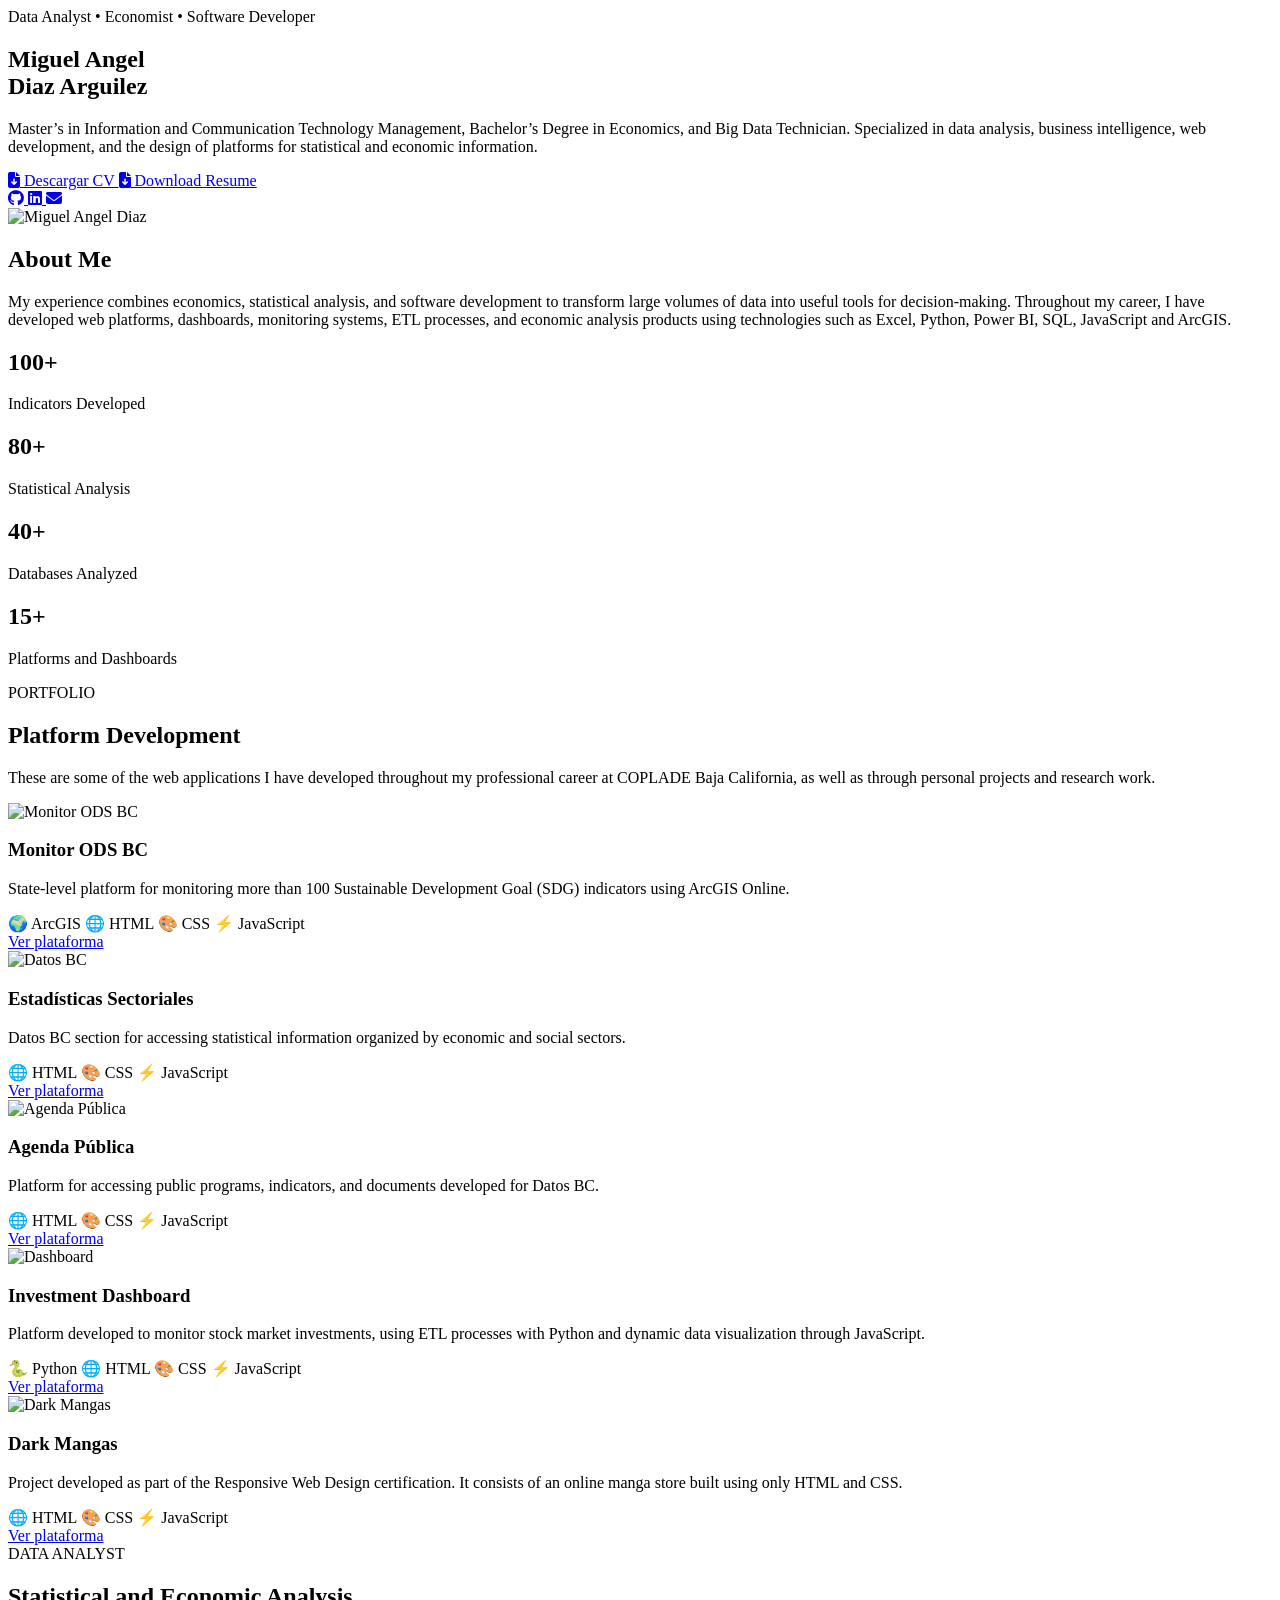
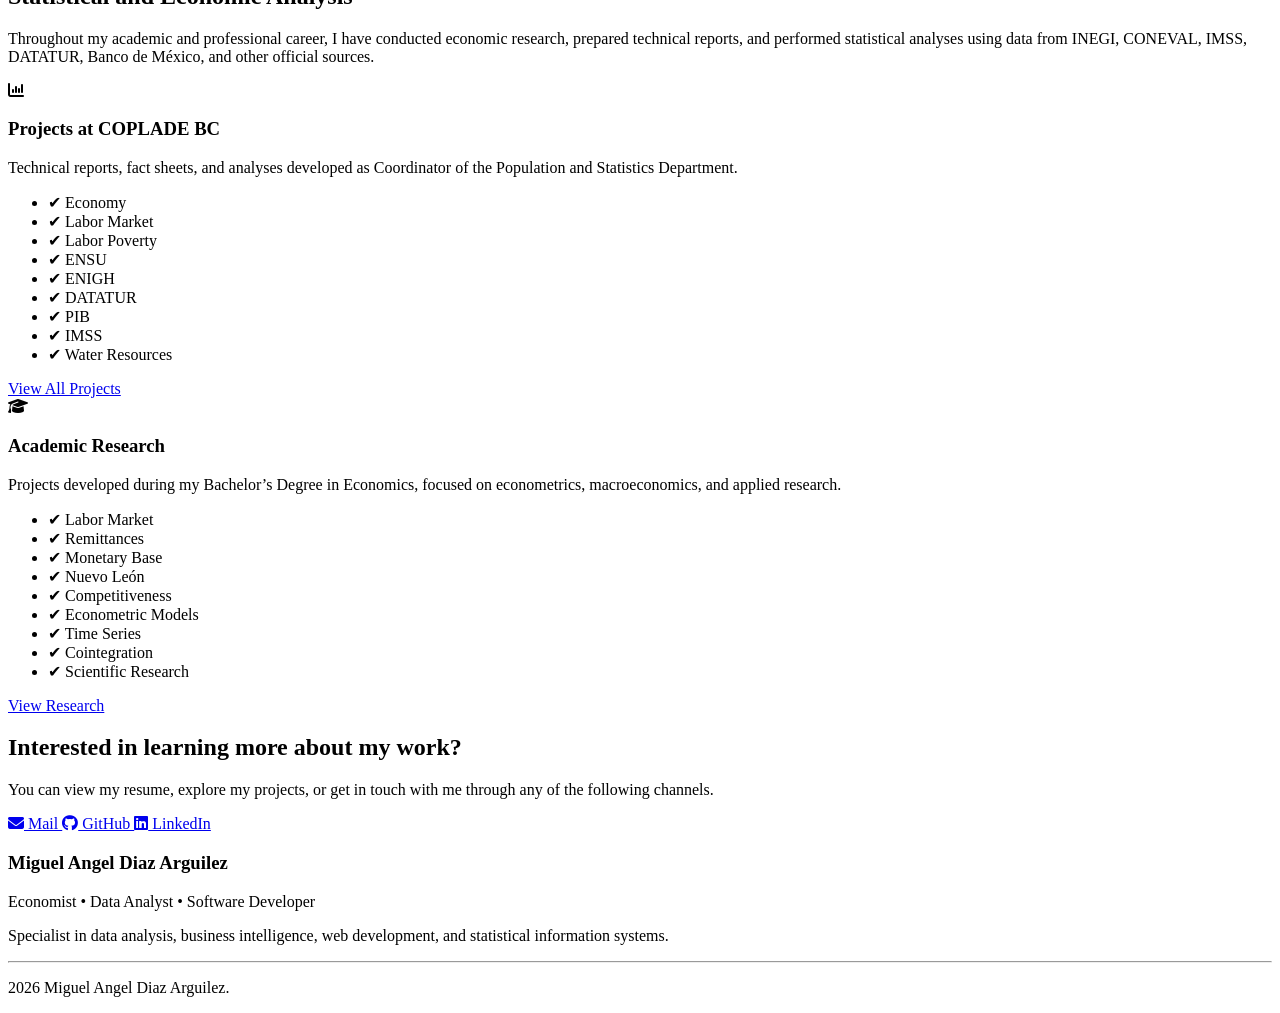
==== index.html @ 90a71ef4 "Add files via upload" ====
<!DOCTYPE html>
<html lang="es">

<head>
    <meta charset="UTF-8">
    <meta name="viewport" content="width=device-width, initial-scale=1.0">

    <title>Miguel Angel Diaz Arguilez | Portafolio</title>

    <!-- Google Fonts -->
    <link href="https://fonts.googleapis.com/css2?family=Poppins:wght@300;400;500;600;700&display=swap"
        rel="stylesheet">

    <!-- Font Awesome -->
    <link rel="stylesheet"
        href="https://cdnjs.cloudflare.com/ajax/libs/font-awesome/6.7.2/css/all.min.css">

    <link rel="stylesheet" href="css/styles.css">
</head>

<body>

    <!--=============================
        HERO
    ==============================-->

    <section class="hero">

        <div class="hero-container">

            <!-- Texto -->

            <div class="hero-text">

                <span class="badge">
                    Data Analyst • Economist • Software Developer
                </span>

                <h1>
                    Miguel Angel <br>
                    <span>Diaz Arguilez</span>
                </h1>

                <p>

                    Master’s in Information and Communication Technology Management,
                    Bachelor’s Degree in Economics, and Big Data Technician.

                    Specialized in data analysis, business intelligence, web development, and the design of platforms for statistical and economic information.

                </p>

                <!-- Botones -->

                <div class="hero-buttons">

                    <a href="cv/CV_MADA_ESP.pdf" class="btn-secondary" target="_blank">

                        <i class="fa-solid fa-file-arrow-down"></i>

                        Descargar CV

                    </a>

                    <a href="cv/CV_MADA_ENG.pdf" class="btn-secondary" target="_blank">

                        <i class="fa-solid fa-file-arrow-down"></i>

                        Download Resume

                    </a>

                </div>

                <!-- Redes -->

                <div class="social">

                    <a href="https://github.com/mdiaz44" target="_blank">

                        <i class="fab fa-github"></i>

                    </a>

                    <a href="https://www.linkedin.com/in/miguel-arguilez/" target="_blank">

                        <i class="fab fa-linkedin"></i>

                    </a>

                    <a href="mailto:miguel.diaz.arguilez@gmail.com">

                        <i class="fa-solid fa-envelope"></i>

                    </a>

                </div>

            </div>

            <!-- Foto -->

            <div class="hero-image">

                <img src="img/perfil.png" alt="Miguel Angel Diaz">

            </div>

        </div>

    </section>

    <!--=============================
        RESUMEN
    ==============================-->

    <section class="about">

        <div class="container">

            <h2>About Me</h2>

            <p>

                My experience combines economics, statistical analysis, and software development to transform large volumes of data into useful tools for decision-making.

                Throughout my career, I have developed web platforms, dashboards, monitoring systems, ETL processes, and economic analysis products using technologies such as Excel, Python, Power BI, SQL, JavaScript and ArcGIS.

            </p>

        </div>

    </section>

    <!--=============================
        ESTADÍSTICAS
    ==============================-->

    <section class="stats">

        <div class="container">

            <div class="stat-card">

                <h2>100+</h2>

                <p>Indicators Developed</p>

            </div>

            <div class="stat-card">

                <h2>80+</h2>

                <p>Statistical Analysis</p>

            </div>

            <div class="stat-card">

                <h2>40+</h2>

                <p>Databases Analyzed</p>

            </div>

            <div class="stat-card">

                <h2>15+</h2>

                <p>Platforms and Dashboards</p>

            </div>

        </div>

    </section>

    <!--====================================================
        DESARROLLO DE PLATAFORMAS
=====================================================-->

<section class="projects" id="proyectos">

    <div class="container">

        <div class="section-title">

            <span>PORTFOLIO</span>

            <h2>Platform Development</h2>

            <p>
                These are some of the web applications I have developed throughout my professional career at COPLADE Baja California, as well as through personal projects and research work.
            </p>

        </div>

        <div class="project-grid">

            <!-- ======================= -->

            <div class="project-card">

                <img src="img/monitor2.png" alt="Monitor ODS BC">

                <div class="project-content">

                    <h3>Monitor ODS BC</h3>

                    <p>

                        State-level platform for monitoring more than 100 Sustainable Development Goal (SDG) indicators using ArcGIS Online.

                    </p>

                    <div class="tech">

                        <span>🌍 ArcGIS</span>

                        <span>🌐 HTML</span>

                        <span>🎨 CSS</span>

                        <span>⚡ JavaScript</span>

                    </div>

                    <a href="https://ods-coplade-copladebc.hub.arcgis.com/"
                        target="_blank"
                        class="project-btn">

                        Ver plataforma

                    </a>

                </div>

            </div>

            <!-- ======================= -->

            <div class="project-card">

                <img src="img/sectoriales.png" alt="Datos BC">

                <div class="project-content">

                    <h3>Estadísticas Sectoriales</h3>

                    <p>

                        Datos BC section for accessing statistical information organized by economic and social sectors.

                    </p>

                    <div class="tech">

                        <span>🌐 HTML</span>

                        <span>🎨 CSS</span>

                        <span>⚡ JavaScript</span>

                    </div>

                    <a href="https://www.ceieg.bajacalifornia.gob.mx/estadisticas-sectoriales/"
                        target="_blank"
                        class="project-btn">

                        Ver plataforma

                    </a>

                </div>

            </div>

            <!-- ======================= -->

            <div class="project-card">

                <img src="img/agenda.png" alt="Agenda Pública">

                <div class="project-content">

                    <h3>Agenda Pública</h3>

                    <p>

                        Platform for accessing public programs, indicators, and documents developed for Datos BC.

                    </p>

                    <div class="tech">

                        <span>🌐 HTML</span>

                        <span>🎨 CSS</span>

                        <span>⚡ JavaScript</span>

                    </div>

                    <a href="https://www.ceieg.bajacalifornia.gob.mx/agenda2-publica-de-baja-california/"
                        target="_blank"
                        class="project-btn">

                        Ver plataforma

                    </a>

                </div>

            </div>

            <!-- ======================= -->

                        <div class="project-card">

                <img src="img/inversiones2.png" alt="Dashboard">

                <div class="project-content">

                    <h3>Investment Dashboard</h3>

                    <p>

                        Platform developed to monitor stock market investments, using ETL processes with Python and dynamic data visualization through JavaScript.

                    </p>

                    <div class="tech">

                        <span>🐍 Python</span>

                        <span>🌐 HTML</span>

                        <span>🎨 CSS</span>

                        <span>⚡ JavaScript</span>

                    </div>

                    <a href="https://mdiaz44.github.io/monitor_acciones_miguel/"
                        target="_blank"
                        class="project-btn">

                        Ver plataforma

                    </a>

                </div>

            </div>

            <!-- ======================= -->

            <div class="project-card">

                <img src="img/mangas.png" alt="Dark Mangas">

                <div class="project-content">

                    <h3>Dark Mangas</h3>

                    <p>

                        Project developed as part of the Responsive Web Design certification. It consists of an online manga store built using only HTML and CSS.

                    </p>

                    <div class="tech">

                        <span>🌐 HTML</span>

                        <span>🎨 CSS</span>

                        <span>⚡ JavaScript</span>

                    </div>

                    <a href="https://mdiaz44.github.io/responsive-web-design/"
                        target="_blank"
                        class="project-btn">

                        Ver plataforma

                    </a>

                </div>

            </div>

        </div>

    </div>

</section>

<!--====================================================
            ANALISIS ESTADISTICO
=====================================================-->

<section class="analysis" id="analisis">

    <div class="container">

        <div class="section-title">

            <span>DATA ANALYST</span>

            <h2>Statistical and Economic Analysis</h2>

            <p>

                Throughout my academic and professional career, I have conducted economic research, prepared technical reports, and performed statistical analyses using data from INEGI, CONEVAL, IMSS, DATATUR, Banco de México, and other official sources.

            </p>

        </div>

        <div class="analysis-grid">

            <!-- ================================= -->

            <div class="analysis-card">

                <div class="analysis-icon">

                    <i class="fa-solid fa-chart-column"></i>

                </div>

                <h3>Projects at COPLADE BC</h3>

                <p>

                    Technical reports, fact sheets, and analyses developed as Coordinator of the Population and Statistics Department.

                </p>

                <ul>

                    <li>✔ Economy</li>

                    <li>✔ Labor Market</li>

                    <li>✔ Labor Poverty</li>

                    <li>✔ ENSU</li>

                    <li>✔ ENIGH</li>

                    <li>✔ DATATUR</li>

                    <li>✔ PIB</li>

                    <li>✔ IMSS</li>

                    <li>✔ Water Resources</li>

                </ul>

                <a href="analisis.html" class="analysis-btn">

                    View All Projects

                </a>

            </div>

            <!-- ================================= -->

            <div class="analysis-card">

                <div class="analysis-icon">

                    <i class="fa-solid fa-graduation-cap"></i>

                </div>

                <h3>Academic Research</h3>

                <p>

                    Projects developed during my Bachelor’s Degree in Economics, focused on econometrics, macroeconomics, and applied research.

                </p>

                <ul>

                    <li>✔ Labor Market</li>

                    <li>✔ Remittances</li>

                    <li>✔ Monetary Base</li>

                    <li>✔ Nuevo León</li>

                    <li>✔ Competitiveness</li>

                    <li>✔ Econometric Models</li>

                    <li>✔ Time Series</li>

                    <li>✔ Cointegration</li>

                    <li>✔ Scientific Research</li>

                </ul>

                <a href="analisis_economia.html" class="analysis-btn">

                    View Research

                </a>

            </div>

        </div>

    </div>

</section>

<!--====================================================
                CONTACTO
=====================================================-->

<section class="contact">

    <div class="container">

        <h2>Interested in learning more about my work?</h2>

        <p>

            You can view my resume, explore my projects, or get in touch with me through any of the following channels.

        </p>

        <div class="contact-buttons">

            <a href="mailto:miguel.diaz.arguilez@gmail.com">

                <i class="fa-solid fa-envelope"></i>

                Mail

            </a>

            <a href="https://github.com/mdiaz44" target="_blank">

                <i class="fab fa-github"></i>

                GitHub

            </a>

            <a href="https://linkedin.com/in/miguel-arguilez/" target="_blank">

                <i class="fab fa-linkedin"></i>

                LinkedIn

            </a>

        </div>

    </div>

</section>

<!--====================================================
                    FOOTER
=====================================================-->

<footer>

    <div class="container">

        <h3>Miguel Angel Diaz Arguilez</h3>

        <p>

            Economist • Data Analyst • Software Developer

        </p>

        <p>

            Specialist in data analysis, business intelligence, web development, and statistical information systems.

        </p>

        <hr>

        <p>

            2026 Miguel Angel Diaz Arguilez.

        </p>

    </div>

</footer>

</html>
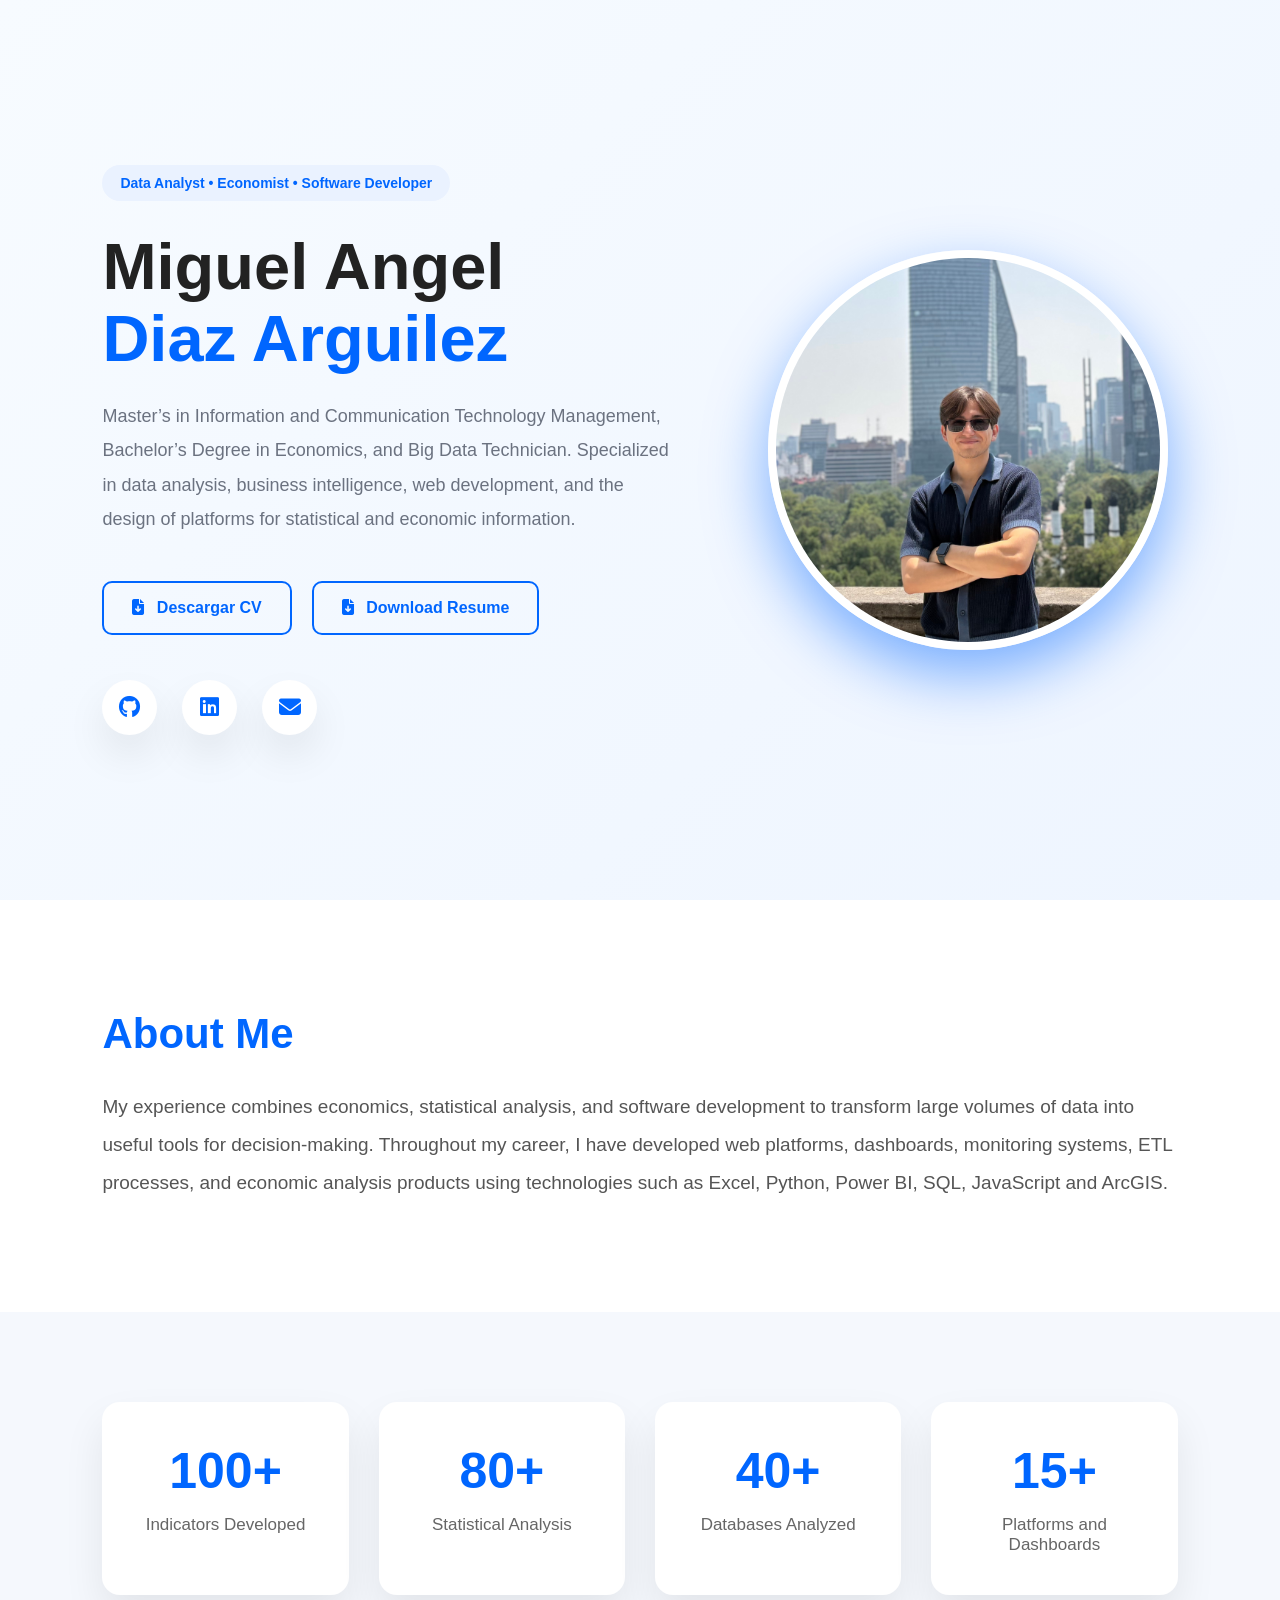
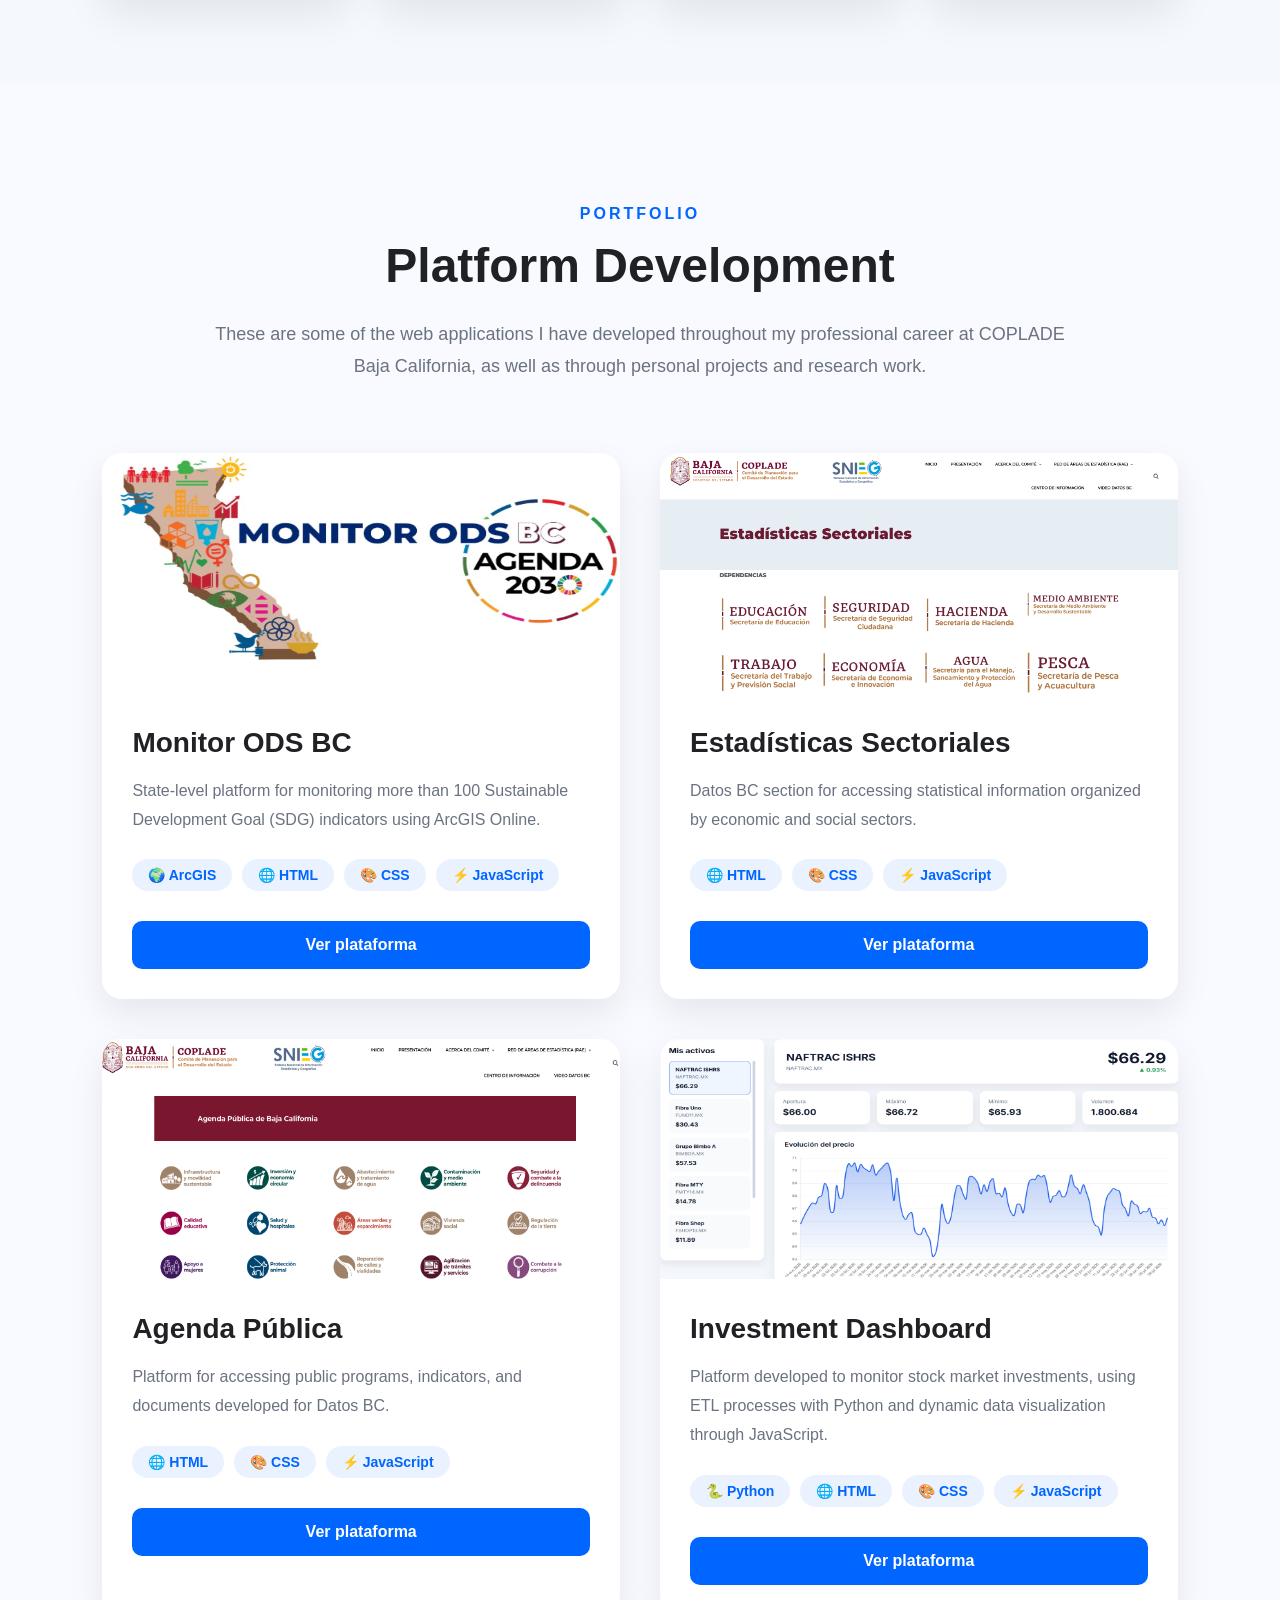
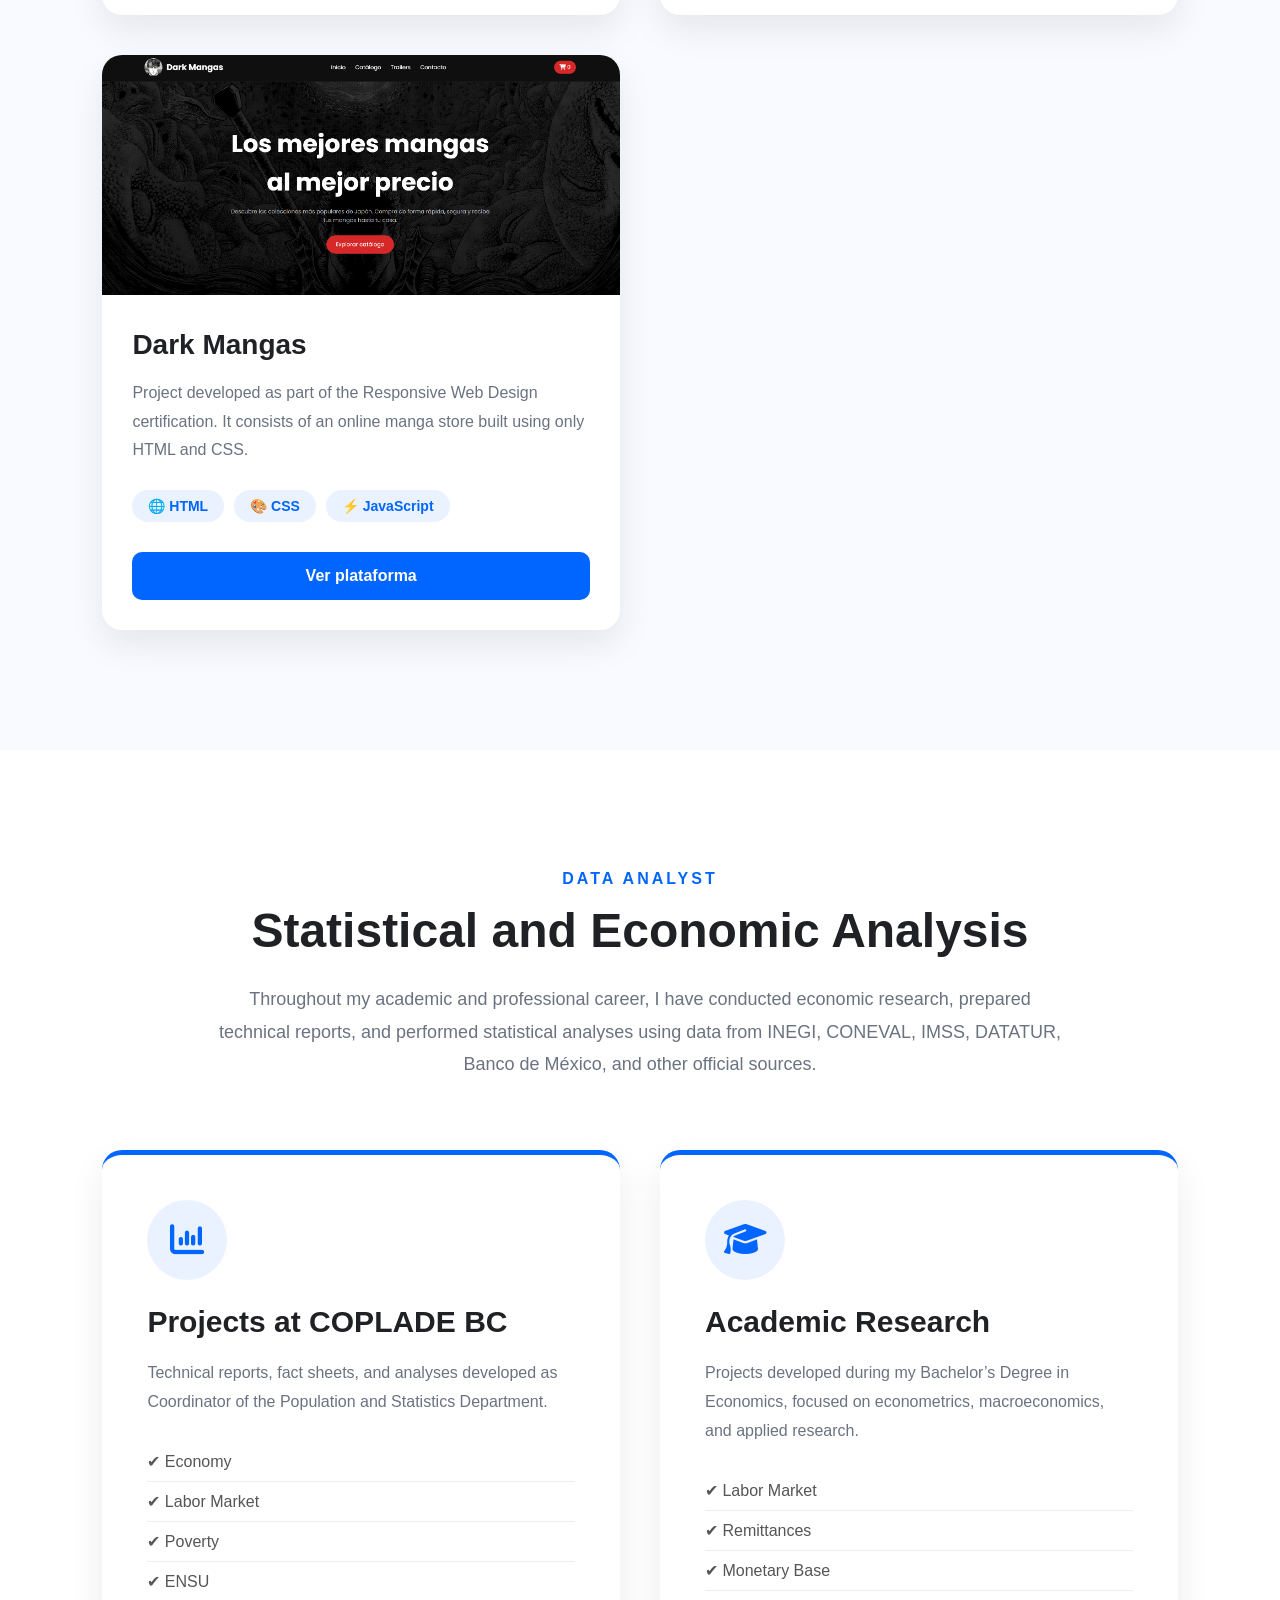
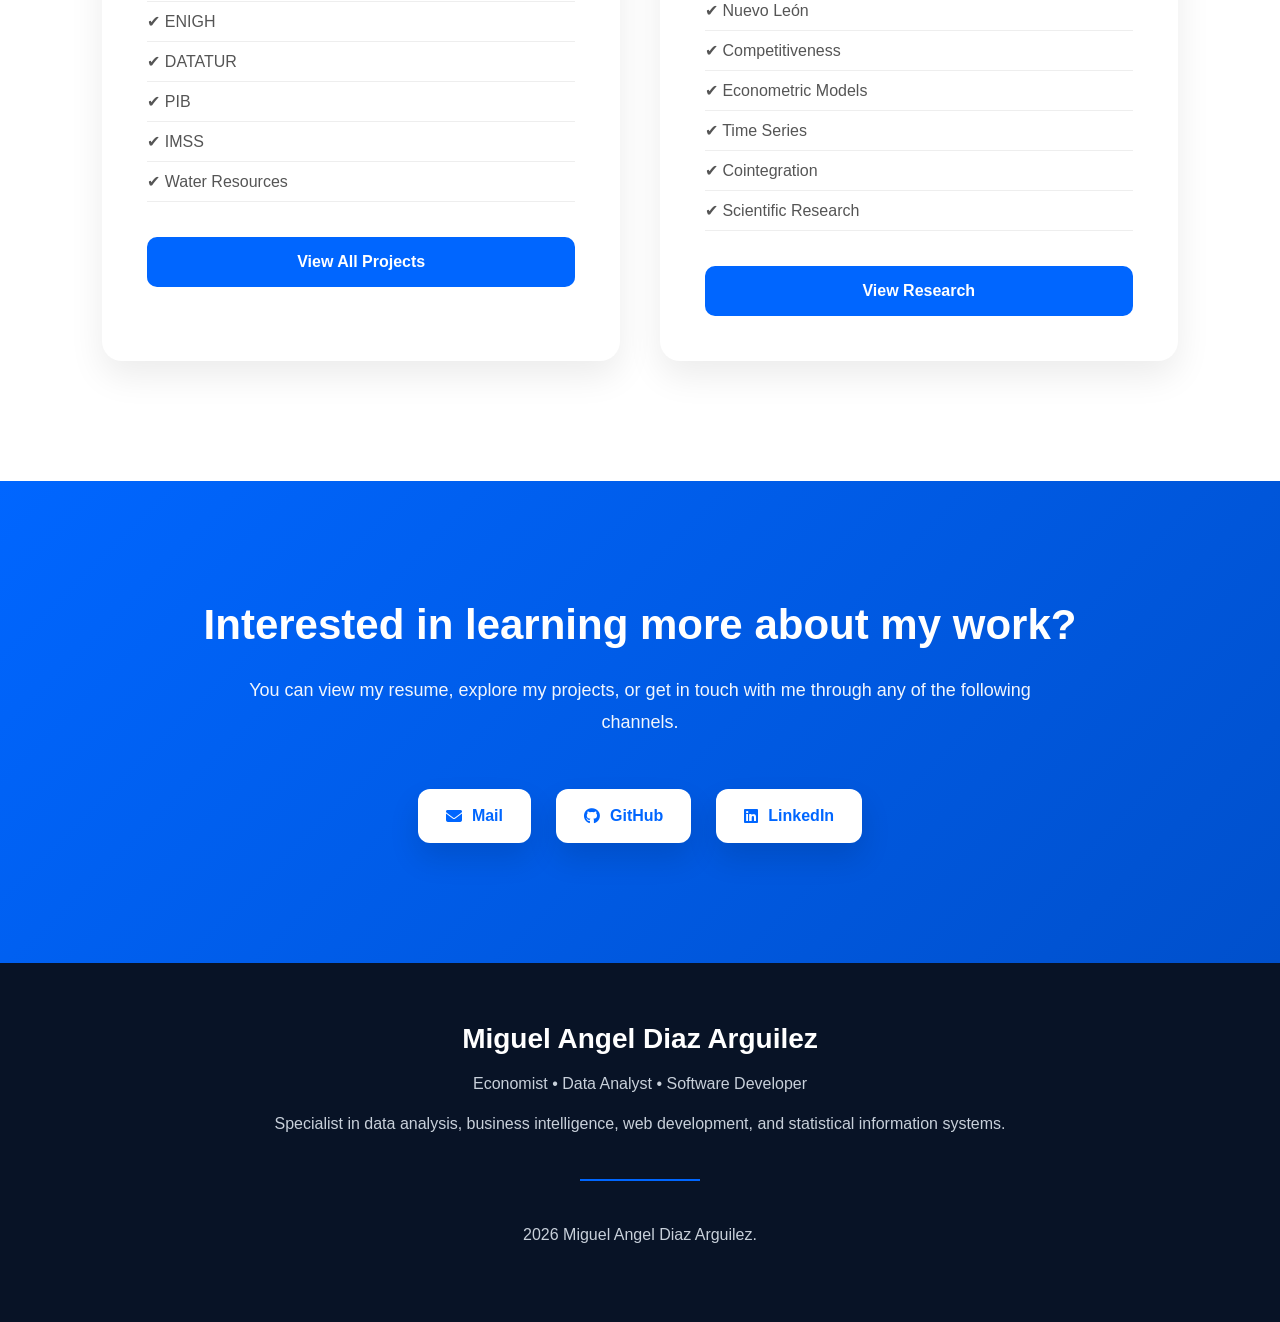
==== commit 1c7d5be0: "Update index.html" ====
--- a/index.html
+++ b/index.html
@@ -62,7 +62,7 @@
 
                     </a>
 
-                    <a href="cv/CV_MADA_ENG.pdf" class="btn-secondary" target="_blank">
+                    <a href="cv/RESUME_MADA_ENG.pdf" class="btn-secondary" target="_blank">
 
                         <i class="fa-solid fa-file-arrow-down"></i>
 
@@ -446,7 +446,7 @@
 
                     <li>✔ Labor Market</li>
 
-                    <li>✔ Labor Poverty</li>
+                    <li>✔ Poverty</li>
 
                     <li>✔ ENSU</li>
 
@@ -606,4 +606,4 @@
 
 </footer>
 
-</html>+</html>
--- a/css/styles.css
+++ b/css/styles.css
@@ -0,0 +1,1298 @@
+/*=========================================
+    RESET
+=========================================*/
+
+*{
+    margin:0;
+    padding:0;
+    box-sizing:border-box;
+}
+
+html{
+    scroll-behavior:smooth;
+}
+
+body{
+
+    font-family:'Poppins',sans-serif;
+
+    background:#F5F8FD;
+
+    color:#222;
+
+    overflow-x:hidden;
+
+}
+
+/*=========================================
+    VARIABLES
+=========================================*/
+
+:root{
+
+    --primary:#0066FF;
+
+    --primary-dark:#004FC4;
+
+    --primary-light:#EAF2FF;
+
+    --text:#202124;
+
+    --text-light:#6B7280;
+
+    --white:#ffffff;
+
+    --shadow:0 20px 40px rgba(0,0,0,.08);
+
+}
+
+/*=========================================
+    HERO
+=========================================*/
+
+.hero{
+
+    min-height:100vh;
+
+    display:flex;
+
+    align-items:center;
+
+    background:
+    linear-gradient(135deg,#F7FBFF,#EEF5FF);
+
+    padding:80px 8%;
+
+}
+
+.hero-container{
+
+    width:100%;
+
+    max-width:1400px;
+
+    margin:auto;
+
+    display:grid;
+
+    grid-template-columns:1fr 420px;
+
+    gap:80px;
+
+    align-items:center;
+
+}
+
+/*=========================================
+    TEXTO
+=========================================*/
+
+.badge{
+
+    display:inline-block;
+
+    background:var(--primary-light);
+
+    color:var(--primary);
+
+    padding:10px 18px;
+
+    border-radius:30px;
+
+    font-size:14px;
+
+    font-weight:600;
+
+    margin-bottom:30px;
+
+}
+
+.hero h1{
+
+    font-size:65px;
+
+    line-height:1.1;
+
+    margin-bottom:25px;
+
+    font-weight:700;
+
+}
+
+.hero h1 span{
+
+    color:var(--primary);
+
+}
+
+.hero p{
+
+    font-size:18px;
+
+    color:var(--text-light);
+
+    line-height:1.9;
+
+    max-width:700px;
+
+}
+
+/*=========================================
+    BOTONES
+=========================================*/
+
+.hero-buttons{
+
+    display:flex;
+
+    gap:20px;
+
+    margin-top:45px;
+
+    flex-wrap:wrap;
+
+}
+
+.btn-primary{
+
+    background:var(--primary);
+
+    color:white;
+
+    padding:16px 28px;
+
+    border-radius:10px;
+
+    text-decoration:none;
+
+    font-weight:600;
+
+    transition:.3s;
+
+}
+
+.btn-primary:hover{
+
+    background:var(--primary-dark);
+
+    transform:translateY(-3px);
+
+}
+
+.btn-secondary{
+
+    border:2px solid var(--primary);
+
+    color:var(--primary);
+
+    padding:16px 28px;
+
+    border-radius:10px;
+
+    text-decoration:none;
+
+    font-weight:600;
+
+    transition:.3s;
+
+}
+
+.btn-secondary:hover{
+
+    background:var(--primary);
+
+    color:white;
+
+}
+
+/*=========================================
+    ICONOS
+=========================================*/
+
+.hero-buttons i{
+
+    margin-right:8px;
+
+}
+
+.social{
+
+    margin-top:45px;
+
+    display:flex;
+
+    gap:25px;
+
+}
+
+.social a{
+
+    width:55px;
+
+    height:55px;
+
+    border-radius:50%;
+
+    background:white;
+
+    display:flex;
+
+    justify-content:center;
+
+    align-items:center;
+
+    text-decoration:none;
+
+    color:var(--primary);
+
+    font-size:22px;
+
+    box-shadow:var(--shadow);
+
+    transition:.3s;
+
+}
+
+.social a:hover{
+
+    transform:translateY(-6px);
+
+    background:var(--primary);
+
+    color:white;
+
+}
+
+/*=========================================
+    FOTO
+=========================================*/
+
+.hero-image{
+
+    display:flex;
+
+    justify-content:center;
+
+}
+
+.hero-image img{
+
+    width:400px;
+
+    height:400px;
+
+    object-fit:cover;
+
+    border-radius:50%;
+
+    border:8px solid white;
+
+    box-shadow:0 25px 60px rgba(0,102,255,.50);
+
+}
+
+/*=========================================
+    SOBRE MI
+=========================================*/
+
+.about{
+
+    background:white;
+
+    padding:110px 8%;
+
+}
+
+.container{
+
+    max-width:1200px;
+
+    margin:auto;
+
+}
+
+.about h2{
+
+    font-size:42px;
+
+    color:var(--primary);
+
+    margin-bottom:30px;
+
+}
+
+.about p{
+
+    font-size:19px;
+
+    line-height:2;
+
+    color:#555;
+
+}
+
+/*=========================================
+    ESTADISTICAS
+=========================================*/
+
+.stats{
+
+    padding:90px 8%;
+
+}
+
+.stats .container{
+
+    display:grid;
+
+    grid-template-columns:repeat(4,1fr);
+
+    gap:30px;
+
+}
+
+.stat-card{
+
+    background:white;
+
+    padding:40px;
+
+    border-radius:18px;
+
+    text-align:center;
+
+    box-shadow:var(--shadow);
+
+    transition:.3s;
+
+}
+
+
+
+.stat-card h2{
+
+    font-size:50px;
+
+    color:var(--primary);
+
+    margin-bottom:15px;
+
+}
+
+.stat-card p{
+
+    color:#666;
+
+    font-size:17px;
+
+}
+
+/*=========================================
+    SCROLL
+=========================================*/
+
+.scroll-down{
+
+    text-align:center;
+
+    font-size:40px;
+
+    color:var(--primary);
+
+    padding-bottom:50px;
+
+    animation:upDown 1.5s infinite;
+
+}
+
+@keyframes upDown{
+
+    0%{
+
+        transform:translateY(0);
+
+    }
+
+    50%{
+
+        transform:translateY(10px);
+
+    }
+
+    100%{
+
+        transform:translateY(0);
+
+    }
+
+}
+
+/*=========================================
+    RESPONSIVE
+=========================================*/
+
+@media(max-width:1100px){
+
+.hero-container{
+
+grid-template-columns:1fr;
+
+text-align:center;
+
+}
+
+.hero p{
+
+margin:auto;
+
+}
+
+.hero-buttons{
+
+justify-content:center;
+
+}
+
+.social{
+
+justify-content:center;
+
+}
+
+.hero-image{
+
+margin-top:60px;
+
+}
+
+}
+
+@media(max-width:768px){
+
+.hero{
+
+padding:60px 25px;
+
+}
+
+.hero h1{
+
+font-size:48px;
+
+}
+
+.hero p{
+
+font-size:16px;
+
+}
+
+.hero-image img{
+
+width:300px;
+
+height:300px;
+
+}
+
+.stats .container{
+
+grid-template-columns:repeat(2,1fr);
+
+}
+
+}
+
+@media(max-width:500px){
+
+.hero h1{
+
+font-size:38px;
+
+}
+
+.stats .container{
+
+grid-template-columns:1fr;
+
+}
+
+.hero-buttons{
+
+flex-direction:column;
+
+}
+
+.btn-primary,
+
+.btn-secondary{
+
+text-align:center;
+
+}
+
+.hero-image img{
+
+width:250px;
+
+height:250px;
+
+}
+
+}
+
+/*====================================================
+            DESARROLLO DE PLATAFORMAS
+====================================================*/
+
+.projects{
+
+    padding:120px 8%;
+
+    background:#F8FAFF;
+
+}
+
+/*=========================
+        TITULO
+==========================*/
+
+.section-title{
+
+    text-align:center;
+
+    max-width:850px;
+
+    margin:0 auto 70px;
+
+}
+
+.section-title span{
+
+    display:inline-block;
+
+    color:var(--primary);
+
+    font-weight:700;
+
+    letter-spacing:3px;
+
+    margin-bottom:15px;
+
+}
+
+.section-title h2{
+
+    font-size:48px;
+
+    color:var(--text);
+
+    margin-bottom:25px;
+
+}
+
+.section-title p{
+
+    font-size:18px;
+
+    color:var(--text-light);
+
+    line-height:1.8;
+
+}
+
+/*=========================
+        GRID
+==========================*/
+
+.project-grid{
+
+    display:grid;
+
+    grid-template-columns:repeat(auto-fit,minmax(360px,1fr));
+
+    gap:40px;
+
+}
+
+/*=========================
+        TARJETAS
+==========================*/
+
+.project-card{
+
+    background:white;
+
+    border-radius:20px;
+
+    overflow:hidden;
+
+    box-shadow:0 15px 35px rgba(0,0,0,.08);
+
+    transition:.35s;
+
+}
+
+.project-card:hover{
+
+    transform:translateY(-12px);
+
+    box-shadow:0 25px 55px rgba(0,102,255,.15);
+
+}
+
+/*=========================
+        IMAGEN
+==========================*/
+
+.project-card img{
+
+    width:100%;
+
+    height:240px;
+
+    object-fit:fill;
+
+    transition:.35s;
+
+}
+
+.project-card:hover img{
+
+    transform:scale(1.05);
+
+}
+
+/*=========================
+        CONTENIDO
+==========================*/
+
+.project-content{
+
+    padding:30px;
+
+}
+
+.project-content h3{
+
+    font-size:28px;
+
+    margin-bottom:18px;
+
+    color:var(--text);
+
+}
+
+.project-content p{
+
+    color:var(--text-light);
+
+    line-height:1.8;
+
+    margin-bottom:25px;
+
+    font-size:16px;
+
+}
+
+/*=========================
+      TECNOLOGIAS
+==========================*/
+
+.tech{
+
+    display:flex;
+
+    flex-wrap:wrap;
+
+    gap:10px;
+
+    margin-bottom:30px;
+
+}
+
+.tech span{
+
+    background:var(--primary-light);
+
+    color:var(--primary);
+
+    padding:8px 16px;
+
+    border-radius:25px;
+
+    font-size:14px;
+
+    font-weight:600;
+
+    transition:.3s;
+
+}
+
+.tech span:hover{
+
+    background:var(--primary);
+
+    color:white;
+
+}
+
+/*=========================
+        BOTON
+==========================*/
+
+.project-btn{
+
+    display:inline-block;
+
+    width:100%;
+
+    text-align:center;
+
+    text-decoration:none;
+
+    padding:15px;
+
+    border-radius:10px;
+
+    background:var(--primary);
+
+    color:white;
+
+    font-weight:600;
+
+    transition:.3s;
+
+}
+
+.project-btn:hover{
+
+    background:var(--primary-dark);
+
+}
+
+/*=========================
+    RESPONSIVE TABLET
+==========================*/
+
+@media(max-width:992px){
+
+.project-grid{
+
+grid-template-columns:repeat(auto-fit,minmax(320px,1fr));
+
+}
+
+.section-title h2{
+
+font-size:40px;
+
+}
+
+}
+
+/*=========================
+    RESPONSIVE CELULAR
+==========================*/
+
+@media(max-width:768px){
+
+.projects{
+
+padding:90px 25px;
+
+}
+
+.project-grid{
+
+grid-template-columns:1fr;
+
+gap:30px;
+
+}
+
+.project-card img{
+
+height:210px;
+
+}
+
+.project-content{
+
+padding:25px;
+
+}
+
+.project-content h3{
+
+font-size:24px;
+
+}
+
+.section-title h2{
+
+font-size:34px;
+
+}
+
+.section-title p{
+
+font-size:16px;
+
+}
+
+.tech{
+
+justify-content:center;
+
+}
+
+.project-btn{
+
+font-size:15px;
+
+}
+
+}
+
+/*=========================
+      ANIMACION
+==========================*/
+
+.project-card{
+
+    animation:fadeUp .8s ease;
+
+}
+
+@keyframes fadeUp{
+
+    from{
+
+        opacity:0;
+
+        transform:translateY(40px);
+
+    }
+
+    to{
+
+        opacity:1;
+
+        transform:translateY(0);
+
+    }
+
+}
+
+/*====================================================
+            ANALISIS ESTADISTICO
+====================================================*/
+
+.analysis{
+
+    padding:120px 8%;
+
+    background:#ffffff;
+
+}
+
+.analysis-grid{
+
+    display:grid;
+
+    grid-template-columns:repeat(auto-fit,minmax(420px,1fr));
+
+    gap:40px;
+
+    margin-top:70px;
+
+}
+
+/*=========================
+        TARJETAS
+==========================*/
+
+.analysis-card{
+
+    background:white;
+
+    padding:45px;
+
+    border-radius:20px;
+
+    box-shadow:0 15px 35px rgba(0,0,0,.08);
+
+    transition:.35s;
+
+    border-top:5px solid var(--primary);
+
+}
+
+.analysis-card:hover{
+
+    transform:translateY(-10px);
+
+    box-shadow:0 25px 55px rgba(0,102,255,.15);
+
+}
+
+.analysis-icon{
+
+    width:80px;
+
+    height:80px;
+
+    border-radius:50%;
+
+    background:var(--primary-light);
+
+    display:flex;
+
+    justify-content:center;
+
+    align-items:center;
+
+    margin-bottom:25px;
+
+}
+
+.analysis-icon i{
+
+    font-size:34px;
+
+    color:var(--primary);
+
+}
+
+.analysis-card h3{
+
+    font-size:30px;
+
+    margin-bottom:20px;
+
+    color:var(--text);
+
+}
+
+.analysis-card p{
+
+    color:var(--text-light);
+
+    line-height:1.8;
+
+    margin-bottom:25px;
+
+}
+
+/*=========================
+        LISTA
+==========================*/
+
+.analysis-card ul{
+
+    list-style:none;
+
+    margin-bottom:35px;
+
+}
+
+.analysis-card li{
+
+    padding:10px 0;
+
+    color:#555;
+
+    border-bottom:1px solid #EEEEEE;
+
+    font-size:16px;
+
+}
+
+/*=========================
+        BOTON
+==========================*/
+
+.analysis-btn{
+
+    display:inline-block;
+
+    width:100%;
+
+    text-align:center;
+
+    padding:16px;
+
+    background:var(--primary);
+
+    color:white;
+
+    text-decoration:none;
+
+    border-radius:10px;
+
+    font-weight:600;
+
+    transition:.3s;
+
+}
+
+.analysis-btn:hover{
+
+    background:var(--primary-dark);
+
+}
+
+/*====================================================
+                CONTACTO
+====================================================*/
+
+.contact{
+
+    padding:120px 8%;
+
+    background:linear-gradient(135deg,#0066FF,#0050CC);
+
+    color:white;
+
+    text-align:center;
+
+}
+
+.contact h2{
+
+    font-size:42px;
+
+    margin-bottom:25px;
+
+}
+
+.contact p{
+
+    max-width:800px;
+
+    margin:auto;
+
+    font-size:18px;
+
+    line-height:1.8;
+
+    opacity:.95;
+
+}
+
+/*=========================
+        BOTONES
+==========================*/
+
+.contact-buttons{
+
+    margin-top:50px;
+
+    display:flex;
+
+    justify-content:center;
+
+    gap:25px;
+
+    flex-wrap:wrap;
+
+}
+
+.contact-buttons a{
+
+    background:white;
+
+    color:var(--primary);
+
+    text-decoration:none;
+
+    padding:18px 28px;
+
+    border-radius:12px;
+
+    font-weight:600;
+
+    transition:.3s;
+
+    display:flex;
+
+    align-items:center;
+
+    gap:10px;
+
+    box-shadow:0 15px 30px rgba(0,0,0,.12);
+
+}
+
+.contact-buttons a:hover{
+
+    transform:translateY(-5px);
+
+    background:#F4F7FF;
+
+}
+
+/*====================================================
+                    FOOTER
+====================================================*/
+
+footer{
+
+    background:#081326;
+
+    color:white;
+
+    padding:60px 8%;
+
+    text-align:center;
+
+}
+
+footer h3{
+
+    font-size:28px;
+
+    margin-bottom:15px;
+
+}
+
+footer p{
+
+    color:#C8D0DA;
+
+    line-height:1.8;
+
+    margin:12px auto;
+
+    max-width:800px;
+
+}
+
+footer hr{
+
+    margin:40px auto;
+
+    width:120px;
+
+    border:none;
+
+    height:2px;
+
+    background:#0066FF;
+
+}
+
+/*====================================================
+            RESPONSIVE
+====================================================*/
+
+@media(max-width:992px){
+
+.analysis-grid{
+
+grid-template-columns:1fr;
+
+}
+
+.analysis-card{
+
+padding:35px;
+
+}
+
+}
+
+@media(max-width:768px){
+
+.analysis{
+
+padding:90px 25px;
+
+}
+
+.contact{
+
+padding:90px 25px;
+
+}
+
+.contact h2{
+
+font-size:34px;
+
+}
+
+.contact-buttons{
+
+flex-direction:column;
+
+align-items:center;
+
+}
+
+.contact-buttons a{
+
+width:100%;
+
+max-width:350px;
+
+justify-content:center;
+
+}
+
+footer{
+
+padding:50px 25px;
+
+}
+
+}
+
+@media(max-width:500px){
+
+.analysis-card{
+
+padding:25px;
+
+}
+
+.analysis-card h3{
+
+font-size:24px;
+
+}
+
+.analysis-icon{
+
+width:65px;
+
+height:65px;
+
+}
+
+.analysis-icon i{
+
+font-size:28px;
+
+}
+
+.contact h2{
+
+font-size:28px;
+
+}
+
+.contact p{
+
+font-size:16px;
+
+}
+
+footer h3{
+
+font-size:22px;
+
+}
+
+}
